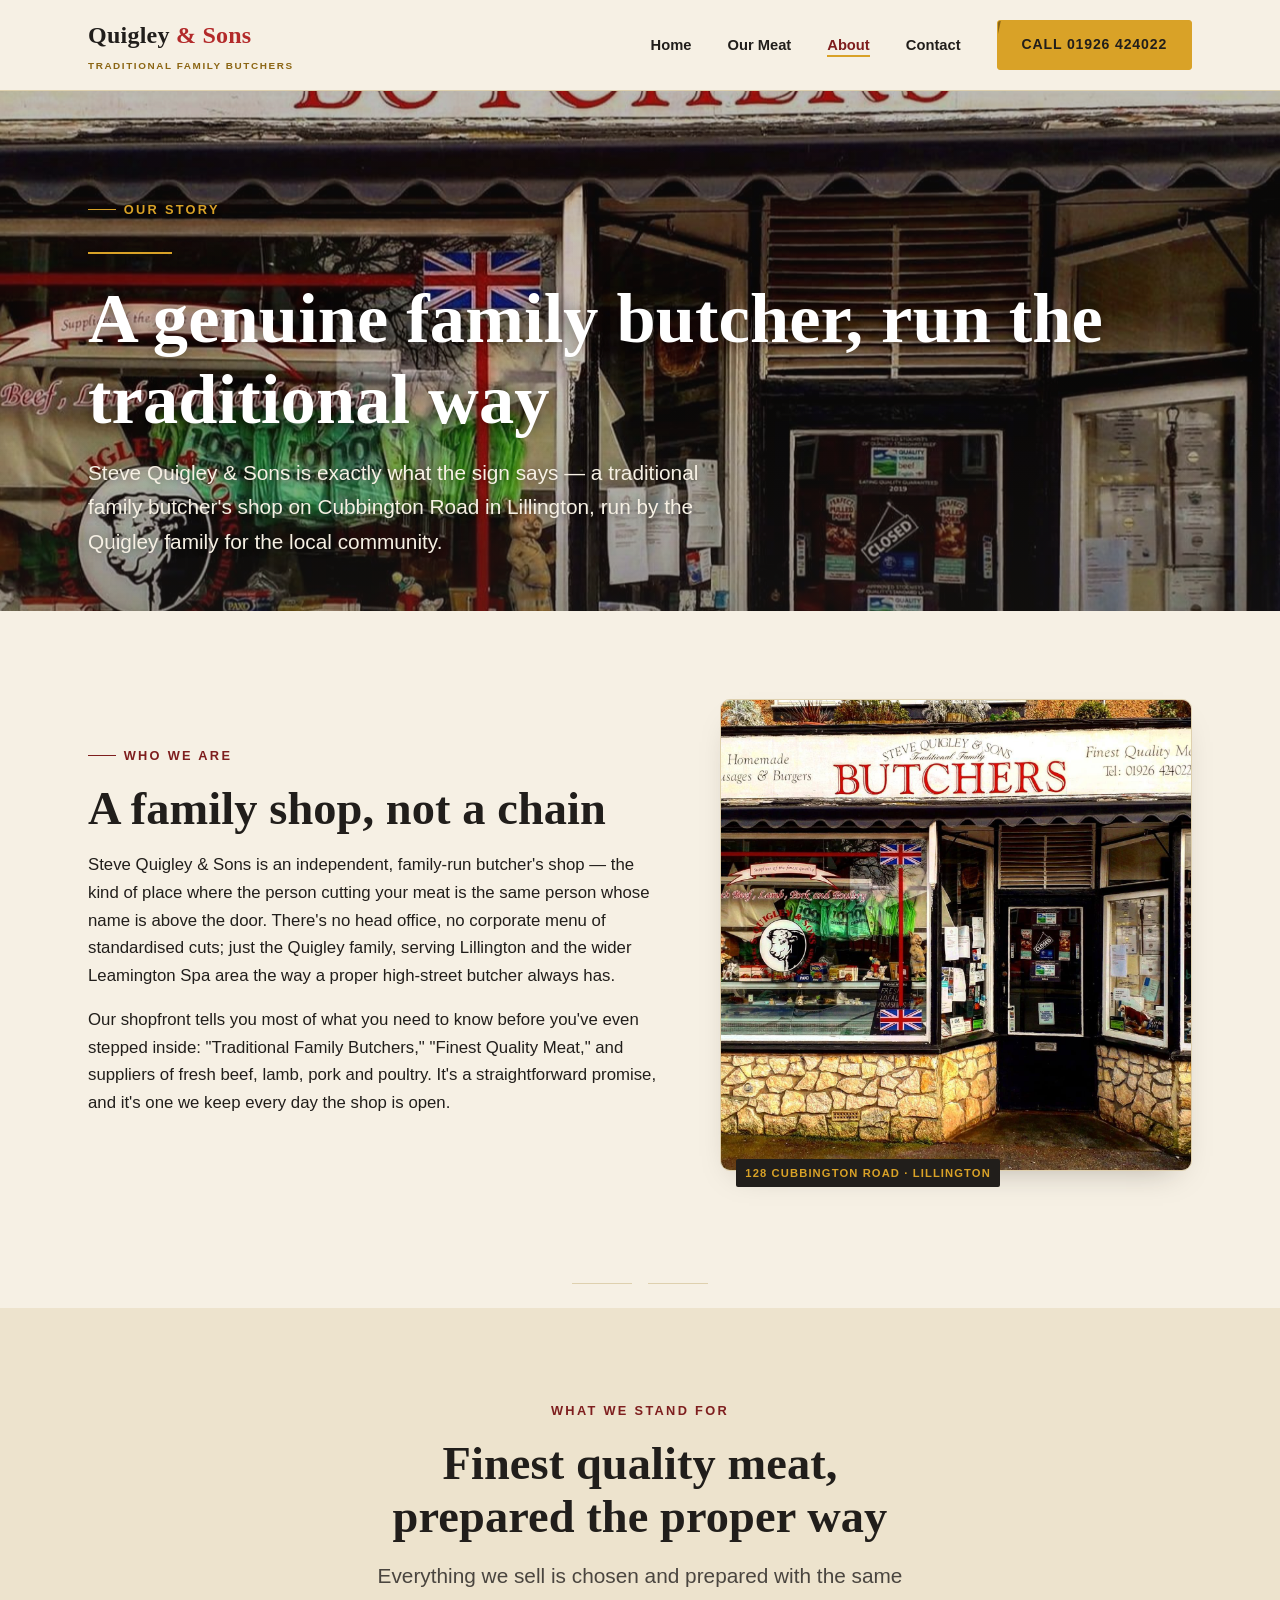
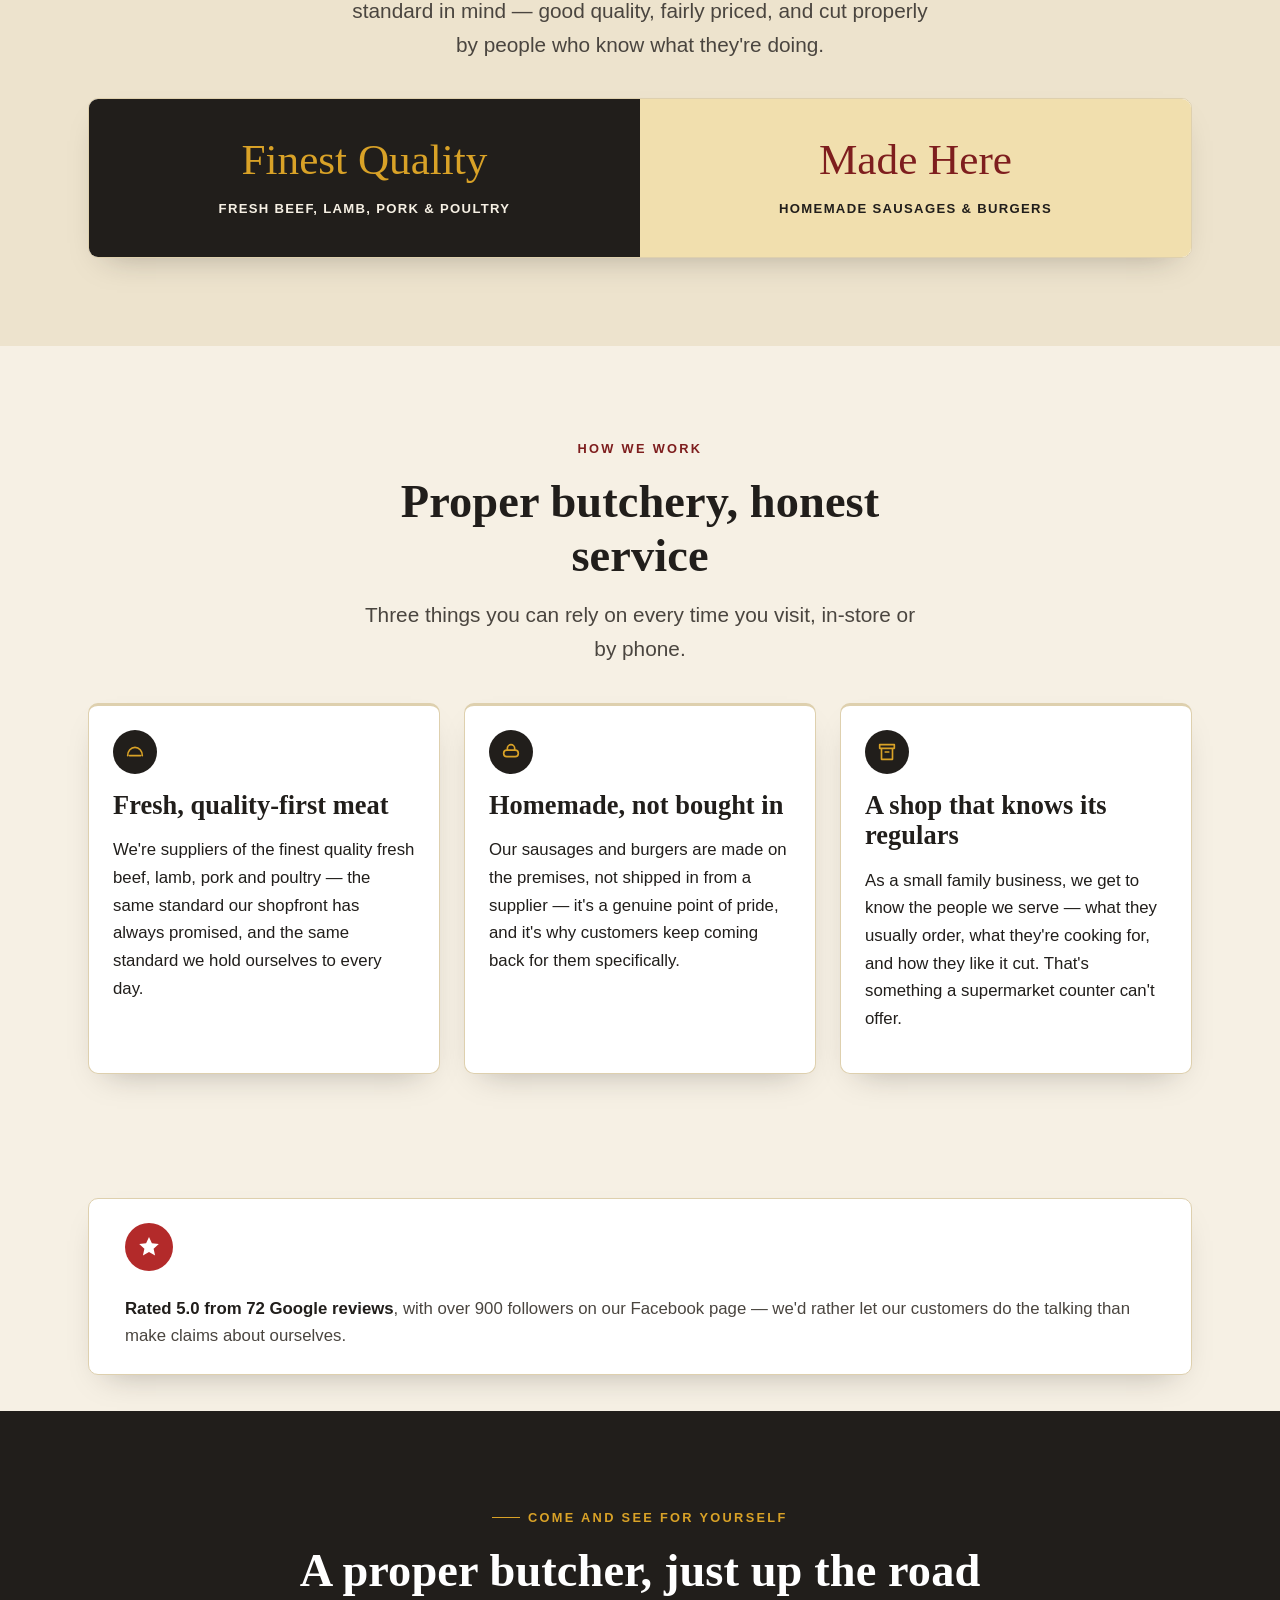
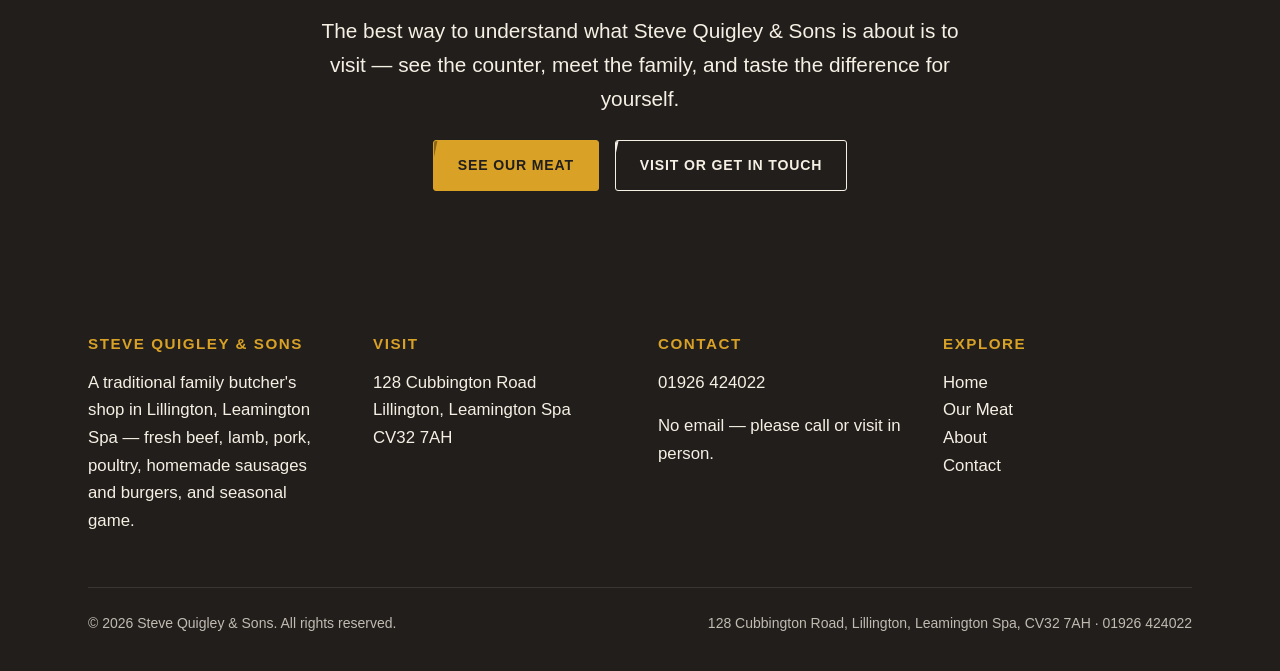
==== about.html @ 2c29aad6 "Build Steve Quigley & Sons redesign concept site Free unsolicited demo redesign for a traditional fa" ====
<!DOCTYPE html>
<html lang="en-GB" class="no-js">
<head>
<meta charset="UTF-8">
<meta name="viewport" content="width=device-width, initial-scale=1.0">
<title>About Us | Steve Quigley &amp; Sons, Traditional Family Butchers</title>
<meta name="description" content="Steve Quigley &amp; Sons is a genuine family-run traditional butcher's shop in Lillington, Leamington Spa — finest quality meat, homemade sausages and burgers, and honest service, rated 5.0 from 72 Google reviews.">
<link rel="icon" href="assets/img/favicon.svg" type="image/svg+xml">
<link rel="stylesheet" href="assets/css/tokens.css">
<link rel="stylesheet" href="assets/css/main.css">
<style>
  /* ==========================================================================
     About page — page-specific styles
     Reuses shared tokens/components (cards, ornament, label-tag, reveal
     system). Only layout scaffolding for this page's sections lives here.
     ========================================================================== */

  /* ---- Intro / small hero (photo-settle treatment, smaller scale than home) ---- */
  .story-hero {
    position: relative;
    overflow: hidden;
    min-height: clamp(320px, 46vw, 520px);
    display: flex;
    align-items: flex-end;
    background: var(--color-charcoal);
  }
  .story-hero__image {
    position: absolute;
    inset: 0;
    width: 100%;
    height: 100%;
    object-fit: cover;
    object-position: center 30%;
    transform: scale(1.05);
    filter: saturate(0.96);
    will-change: transform;
  }
  .story-hero__overlay {
    position: absolute;
    inset: 0;
    background: linear-gradient(180deg, rgba(33, 30, 27, 0.55) 0%, rgba(33, 30, 27, 0.4) 50%, rgba(33, 30, 27, 0.88) 100%);
    opacity: 0.72;
  }
  /* Photo-settle: same restrained "shop opens" language as the home hero,
     scaled down for a secondary page. Gated by JS via [data-hero-patina]. */
  .story-hero__image.is-active {
    animation: story-hero-settle 5s var(--ease-out) forwards;
  }
  .story-hero.is-active .story-hero__overlay {
    animation: story-hero-overlay-settle 5s var(--ease-out) forwards;
  }
  @keyframes story-hero-settle {
    from { transform: scale(1.05); filter: saturate(0.96); }
    to   { transform: scale(1); filter: saturate(1); }
  }
  @keyframes story-hero-overlay-settle {
    from { opacity: 0.72; }
    to   { opacity: 0.55; }
  }
  /* Static / reduced-motion fallback: resting state applied instantly, no animation */
  .story-hero__image.is-static { transform: scale(1); filter: saturate(1); animation: none; }
  .story-hero.is-static .story-hero__overlay,
  .story-hero .story-hero__overlay.is-static { opacity: 0.55; animation: none; }
  @media (prefers-reduced-motion: reduce) {
    .story-hero__image { transform: scale(1); filter: saturate(1); animation: none !important; }
    .story-hero__overlay { opacity: 0.55; animation: none !important; }
  }
  .story-hero__content {
    position: relative;
    z-index: 1;
    padding-block: var(--space-5) var(--space-4);
    color: var(--color-cream);
    width: 100%;
  }
  .story-hero__content .eyebrow { color: var(--color-mustard); text-shadow: 0 1px 6px rgba(0,0,0,0.6); }
  .story-hero__content h1 { color: var(--color-white); text-shadow: 0 2px 16px rgba(0,0,0,0.5); }
  .story-hero__rule {
    height: 2px;
    width: 84px;
    background: var(--color-mustard);
    margin: var(--space-2) 0 var(--space-3);
    transform: scaleX(0);
    transform-origin: left;
    transition: transform var(--dur-slow) var(--ease-brass);
    transition-delay: 400ms;
  }
  .story-hero.is-active .story-hero__rule,
  .story-hero__rule.is-static { transform: scaleX(1); }
  @media (prefers-reduced-motion: reduce) {
    .story-hero__rule { transform: scaleX(1); transition: none; }
  }
  .story-hero__lead {
    color: var(--color-cream);
    max-width: 56ch;
    text-shadow: 0 1px 8px rgba(0,0,0,0.45);
  }

  /* On narrow viewports the shorter, taller-aspect crop lands the photo's own
     bold "BUTCHERS" signage lettering directly behind the eyebrow/heading —
     the desktop scrim strength is too weak there (per the QA rule: scrim +
     text-shadow together, not scrim alone; verified against the real photo
     pixel behind the eyebrow, which is the shop's own pale cream signage
     background — text-shadow alone does not fix this per WCAG math).
     !important guards this override regardless of any future source-order
     changes above, since both rules share identical specificity. */
  @media (max-width: 639px) {
    .story-hero__overlay { background: linear-gradient(180deg, rgba(33, 30, 27, 0.86) 0%, rgba(33, 30, 27, 0.8) 45%, rgba(33, 30, 27, 0.94) 100%) !important; }
    .story-hero .story-hero__overlay { opacity: 0.92 !important; animation: none !important; }
    .story-hero__content .eyebrow {
      background: rgba(33, 30, 27, 0.75) !important;
      color: var(--color-white) !important;
      padding: 0.3em 0.7em 0.3em 0 !important;
      border-radius: 2px !important;
    }
    .story-hero__content .eyebrow::before { background: var(--color-mustard) !important; }
  }

  /* ---- Two-up narrative layout (text + supporting photo) ---- */
  .story-split {
    display: grid;
    grid-template-columns: 1.1fr 0.9fr;
    gap: var(--space-5);
    align-items: center;
  }
  .story-split--reverse .story-split__media { order: 2; }
  .story-split__media img {
    width: 100%;
    height: auto;
    border-radius: var(--radius-md);
    box-shadow: var(--shadow-card);
    border: 1px solid var(--color-line);
  }
  .story-split__media {
    position: relative;
  }
  .story-split__media .label-tag {
    position: absolute;
    left: var(--space-2);
    bottom: calc(-1 * var(--space-2));
  }
  @media (max-width: 899px) {
    .story-split, .story-split--reverse .story-split__media { grid-template-columns: 1fr; order: initial; }
    .story-split { grid-template-columns: 1fr; }
  }

  /* ---- Half/half stat strip (finest quality + homemade) ---- */
  .split-stat {
    display: grid;
    grid-template-columns: repeat(2, 1fr);
    border: 1px solid var(--color-line);
    border-radius: var(--radius-md);
    overflow: hidden;
    background: var(--color-surface);
    box-shadow: var(--shadow-card);
  }
  .split-stat__half {
    padding: var(--space-4);
    text-align: center;
  }
  .split-stat__half:first-child {
    background: var(--color-charcoal);
    color: var(--color-cream);
  }
  .split-stat__half:last-child {
    background: var(--color-mustard-pale);
  }
  .split-stat__figure {
    display: block;
    font-family: var(--font-display);
    font-size: clamp(2rem, 3.4vw, 2.7rem);
    line-height: 1.15;
    margin-bottom: 0.2em;
  }
  .split-stat__half:first-child .split-stat__figure { color: var(--color-mustard); }
  .split-stat__half:last-child .split-stat__figure { color: var(--color-red-dark); }
  .split-stat__label {
    font-family: var(--font-sans);
    text-transform: uppercase;
    letter-spacing: 0.1em;
    font-size: 0.82rem;
    font-weight: 600;
  }
  @media (max-width: 639px) {
    .split-stat { grid-template-columns: 1fr; }
  }

  /* ---- Values grid ---- */
  .values-grid {
    display: grid;
    grid-template-columns: repeat(3, 1fr);
    gap: var(--space-3);
  }
  @media (max-width: 899px) {
    .values-grid { grid-template-columns: 1fr; }
  }
  .value-card__icon {
    width: 44px;
    height: 44px;
    border-radius: 50%;
    background: var(--color-charcoal);
    color: var(--color-mustard);
    display: flex;
    align-items: center;
    justify-content: center;
    margin-bottom: var(--space-2);
  }
  .value-card__icon svg { width: 22px; height: 22px; }

  /* ---- Social proof strip ---- */
  .proof-strip {
    display: flex;
    align-items: center;
    gap: var(--space-3);
    flex-wrap: wrap;
    background: var(--color-surface);
    border: 1px solid var(--color-line);
    border-radius: var(--radius-md);
    padding: var(--space-3) var(--space-4);
    box-shadow: var(--shadow-card);
  }
  .proof-strip__icon {
    flex-shrink: 0;
    width: 48px;
    height: 48px;
    border-radius: 50%;
    background: var(--color-red);
    color: var(--color-white);
    display: flex;
    align-items: center;
    justify-content: center;
  }
  .proof-strip__icon svg { width: 24px; height: 24px; }
  .proof-strip p { margin: 0; color: var(--color-text-soft); }
  .proof-strip strong { color: var(--color-charcoal); }

  /* ---- Final CTA band ---- */
  .cta-band {
    text-align: center;
  }
  .cta-band .btn-row {
    display: flex;
    gap: var(--space-2);
    justify-content: center;
    flex-wrap: wrap;
    margin-top: var(--space-3);
  }
</style>
</head>
<body>

<a class="skip-link" href="#main">Skip to main content</a>

<div class="scroll-progress" aria-hidden="true"><div class="scroll-progress__fill"></div></div>

<header class="site-header">
  <div class="container nav">
    <a class="nav__brand" href="index.html">
      <span>
        <span class="nav__brand-mark">Quigley<span> &amp; Sons</span></span>
        <span class="nav__brand-sub">Traditional Family Butchers</span>
      </span>
    </a>
    <button class="nav__toggle" aria-expanded="false" aria-controls="primary-nav" aria-label="Toggle menu">
      <span class="nav__toggle-icon"></span>
    </button>
    <ul class="nav__menu" id="primary-nav" data-open="false">
      <li><a href="index.html">Home</a></li>
      <li><a href="meat.html">Our Meat</a></li>
      <li><a href="about.html" aria-current="page">About</a></li>
      <li><a href="contact.html">Contact</a></li>
      <li><a class="btn btn--mustard" href="tel:01926424022">Call 01926 424022</a></li>
    </ul>
  </div>
</header>

<main id="main">

  <!-- ============ INTRO / STORY HERO ============ -->
  <section class="story-hero" data-hero-patina>
    <img
      class="story-hero__image"
      src="assets/img/facebook/fb-cover-shopfront-butchers-sign.jpg"
      alt="Close view of the Steve Quigley &amp; Sons shopfront signage reading Traditional Family Butchers, with the shop's own cow-head logo and Homemade Sausages &amp; Burgers lettering visible in the window"
      width="1440" height="1440">
    <div class="story-hero__overlay" aria-hidden="true"></div>
    <div class="story-hero__content container">
      <p class="eyebrow">Our Story</p>
      <div class="story-hero__rule" aria-hidden="true"></div>
      <h1 data-reveal="up" data-reveal-delay="1">A genuine family butcher, run the traditional way</h1>
      <p class="story-hero__lead lead" data-reveal="up" data-reveal-delay="2">
        Steve Quigley &amp; Sons is exactly what the sign says — a traditional family butcher's shop
        on Cubbington Road in Lillington, run by the Quigley family for the local community.
      </p>
    </div>
  </section>

  <!-- ============ WHO WE ARE ============ -->
  <section class="section">
    <div class="container">
      <div class="story-split" data-reveal="up">
        <div>
          <p class="eyebrow">Who We Are</p>
          <h2>A family shop, not a chain</h2>
          <p>
            Steve Quigley &amp; Sons is an independent, family-run butcher's shop — the kind of place
            where the person cutting your meat is the same person whose name is above the door.
            There's no head office, no corporate menu of standardised cuts; just the Quigley family,
            serving Lillington and the wider Leamington Spa area the way a proper high-street butcher
            always has.
          </p>
          <p>
            Our shopfront tells you most of what you need to know before you've even stepped inside:
            "Traditional Family Butchers," "Finest Quality Meat," and suppliers of fresh beef, lamb,
            pork and poultry. It's a straightforward promise, and it's one we keep every day the shop
            is open.
          </p>
        </div>
        <div class="story-split__media">
          <img
            src="assets/img/facebook/fb-cover-shopfront-butchers-sign.jpg"
            alt="The full Steve Quigley &amp; Sons shopfront on Cubbington Road, with red BUTCHERS signage lettering, a black-and-white awning, and window displays of fresh meat"
            width="1440" height="1440" loading="lazy">
          <span class="label-tag">128 Cubbington Road &middot; Lillington</span>
        </div>
      </div>
    </div>
  </section>

  <div class="container"><div class="ornament" aria-hidden="true"></div></div>

  <!-- ============ WHAT WE STAND FOR ============ -->
  <section class="section section--cream-deep">
    <div class="container">
      <div class="text-center" data-reveal="up" style="max-width: 62ch; margin-inline: auto;">
        <p class="eyebrow">What We Stand For</p>
        <h2>Finest quality meat, prepared the proper way</h2>
        <p class="lead" style="margin-inline: auto;">
          Everything we sell is chosen and prepared with the same standard in mind — good quality,
          fairly priced, and cut properly by people who know what they're doing.
        </p>
      </div>

      <div class="split-stat" data-reveal="up" data-reveal-delay="1" style="margin-top: var(--space-4);">
        <div class="split-stat__half">
          <span class="split-stat__figure">Finest Quality</span>
          <span class="split-stat__label">Fresh Beef, Lamb, Pork &amp; Poultry</span>
        </div>
        <div class="split-stat__half">
          <span class="split-stat__figure">Made Here</span>
          <span class="split-stat__label">Homemade Sausages &amp; Burgers</span>
        </div>
      </div>
    </div>
  </section>

  <!-- ============ VALUES: HOW WE WORK ============ -->
  <section class="section">
    <div class="container">
      <div class="text-center" data-reveal="up" style="max-width: 60ch; margin-inline: auto;">
        <p class="eyebrow">How We Work</p>
        <h2>Proper butchery, honest service</h2>
        <p class="lead" style="margin-inline: auto;">
          Three things you can rely on every time you visit, in-store or by phone.
        </p>
      </div>

      <div class="values-grid" style="margin-top: var(--space-4);">
        <div class="card" data-reveal="up" data-reveal-delay="1">
          <div class="value-card__icon" aria-hidden="true">
            <svg viewBox="0 0 24 24" fill="none" stroke="currentColor" stroke-width="1.8" stroke-linecap="round" stroke-linejoin="round"><path d="M4 16c0-5 3.5-9 8-9s8 4 8 9M6 16h12"/></svg>
          </div>
          <h3>Fresh, quality-first meat</h3>
          <p>
            We're suppliers of the finest quality fresh beef, lamb, pork and poultry — the same
            standard our shopfront has always promised, and the same standard we hold ourselves to
            every day.
          </p>
        </div>
        <div class="card" data-reveal="up" data-reveal-delay="2">
          <div class="value-card__icon" aria-hidden="true">
            <svg viewBox="0 0 24 24" fill="none" stroke="currentColor" stroke-width="1.8" stroke-linecap="round" stroke-linejoin="round"><rect x="4" y="10" width="16" height="7" rx="3.5"/><path d="M8 10V8a4 4 0 0 1 8 0v2"/></svg>
          </div>
          <h3>Homemade, not bought in</h3>
          <p>
            Our sausages and burgers are made on the premises, not shipped in from a supplier —
            it's a genuine point of pride, and it's why customers keep coming back for them
            specifically.
          </p>
        </div>
        <div class="card" data-reveal="up" data-reveal-delay="3">
          <div class="value-card__icon" aria-hidden="true">
            <svg viewBox="0 0 24 24" fill="none" stroke="currentColor" stroke-width="1.8" stroke-linecap="round" stroke-linejoin="round"><path d="M4 4h16v4H4zM6 8v12h12V8M10 12h4"/></svg>
          </div>
          <h3>A shop that knows its regulars</h3>
          <p>
            As a small family business, we get to know the people we serve — what they usually
            order, what they're cooking for, and how they like it cut. That's something a
            supermarket counter can't offer.
          </p>
        </div>
      </div>
    </div>
  </section>

  <!-- ============ SOCIAL PROOF ============ -->
  <section class="section section--tight">
    <div class="container">
      <div class="proof-strip" data-reveal="up">
        <div class="proof-strip__icon" aria-hidden="true">
          <svg viewBox="0 0 24 24" fill="currentColor"><path d="M12 2l2.9 6.3 6.9.7-5.2 4.7 1.5 6.8L12 17l-6.1 3.5 1.5-6.8L2.2 9l6.9-.7z"/></svg>
        </div>
        <p>
          <strong>Rated 5.0 from 72 Google reviews</strong>, with over 900 followers on our Facebook
          page — we'd rather let our customers do the talking than make claims about ourselves.
        </p>
      </div>
    </div>
  </section>

  <!-- ============ FINAL CTA ============ -->
  <section class="section section--deep">
    <div class="container cta-band" data-reveal="up">
      <p class="eyebrow" style="color: var(--color-mustard); justify-content: center;">Come And See For Yourself</p>
      <h2>A proper butcher, just up the road</h2>
      <p class="lead" style="margin-inline: auto; color: var(--color-cream);">
        The best way to understand what Steve Quigley &amp; Sons is about is to visit — see the
        counter, meet the family, and taste the difference for yourself.
      </p>
      <div class="btn-row">
        <a class="btn btn--mustard" href="meat.html">See our meat</a>
        <a class="btn btn--on-dark" href="contact.html">Visit or get in touch</a>
      </div>
    </div>
  </section>

</main>

<footer class="site-footer">
  <div class="container">
    <div class="footer-grid">
      <div>
        <h3>Steve Quigley &amp; Sons</h3>
        <p>A traditional family butcher's shop in Lillington, Leamington Spa — fresh beef, lamb, pork, poultry, homemade sausages and burgers, and seasonal game.</p>
      </div>
      <div>
        <h3>Visit</h3>
        <address style="font-style: normal;">
          128 Cubbington Road<br>
          Lillington, Leamington Spa<br>
          CV32 7AH
        </address>
      </div>
      <div>
        <h3>Contact</h3>
        <p><a href="tel:01926424022">01926 424022</a></p>
        <p>No email — please call or visit in person.</p>
      </div>
      <div>
        <h3>Explore</h3>
        <ul style="list-style: none; padding: 0; margin: 0;">
          <li><a href="index.html">Home</a></li>
          <li><a href="meat.html">Our Meat</a></li>
          <li><a href="about.html">About</a></li>
          <li><a href="contact.html">Contact</a></li>
        </ul>
      </div>
    </div>
    <div class="footer-bottom">
      <span>&copy; 2026 Steve Quigley &amp; Sons. All rights reserved.</span>
      <span>128 Cubbington Road, Lillington, Leamington Spa, CV32 7AH &middot; 01926 424022</span>
    </div>
  </div>
</footer>

<script src="assets/js/main.js"></script>
</body>
</html>
---- assets/css/tokens.css ----
/* ==========================================================================
   Design tokens — Steve Quigley & Sons, Traditional Family Butchers
   Palette: traditional British high-street butcher — cream awning, red
   signage lettering, chalkboard authenticity. Drawn directly from the shop's
   own real shopfront photo (cream fascia, "BUTCHERS" in red serif lettering,
   black awning/door) and its own chalkboard price boards (mustard-yellow
   chalk lettering) rather than a generic template palette.
   ========================================================================== */

:root {
  /* ---- Colors: core ---- */
  --color-cream: #F6F0E4;         /* page background — from the awning cream */
  --color-cream-deep: #EDE3CD;    /* secondary panel background */
  --color-red: #B32A2A;           /* primary — from the real "BUTCHERS" signage lettering */
  --color-red-dark: #7E1E1E;      /* hover/active state, WCAG AA on cream */
  --color-red-deep: #5C1616;      /* darkest red, for small text needing extra contrast */
  --color-charcoal: #211E1B;      /* dark sections — from the awning/door black */
  --color-charcoal-soft: #4A453F; /* secondary text */
  --color-mustard: #D9A227;       /* accent — chalkboard yellow chalk lettering. Bright/golden, not brass. */
  --color-mustard-deep: #8C6614;  /* darker mustard for small text on cream — WCAG AA */
  --color-mustard-pale: #F1DFAE;  /* pale mustard tint for chips/backgrounds — not for text */
  --color-white: #FFFFFF;
  --color-line: #DED0AE;          /* hairline borders, warm-toned */

  /* Semantic aliases */
  --color-bg: var(--color-cream);
  --color-surface: var(--color-white);
  --color-text: var(--color-charcoal);
  --color-text-soft: var(--color-charcoal-soft);
  --color-primary: var(--color-red);
  --color-accent: var(--color-mustard);
  --color-accent-2: var(--color-red-dark);

  /* ---- Typography ----
     No CDN/webfont dependency (GitHub Pages, no build step): these are
     system-font stacks chosen to read as confident butcher-shop signage
     lettering even on the fallback alone — a slab/serif with real character
     for headings, paired with a clean, legible sans for body copy. */
  --font-display: Georgia, "Iowan Old Style", "Times New Roman", "Noto Serif", serif;
  --font-body: -apple-system, BlinkMacSystemFont, "Segoe UI", "Helvetica Neue", Arial, sans-serif;
  --font-sans: -apple-system, BlinkMacSystemFont, "Segoe UI", "Helvetica Neue", Arial, sans-serif;

  --fs-h1: clamp(2.4rem, 4.4vw + 1rem, 4.4rem);
  --fs-h2: clamp(1.9rem, 2.6vw + 1rem, 2.9rem);
  --fs-h3: clamp(1.3rem, 1.2vw + 1rem, 1.65rem);
  --fs-lead: clamp(1.1rem, 0.7vw + 0.9rem, 1.3rem);
  --fs-body: 1.05rem;
  --fs-small: 0.875rem;
  --fs-eyebrow: 0.8rem;

  --lh-tight: 1.15;
  --lh-body: 1.65;

  /* ---- Spacing scale ---- */
  --space-1: 0.5rem;
  --space-2: 1rem;
  --space-3: 1.5rem;
  --space-4: 2.25rem;
  --space-5: 3.5rem;
  --space-6: 5.5rem;
  --space-7: 8rem;

  /* ---- Layout ---- */
  --container-width: 1200px;
  --container-pad: clamp(1.25rem, 4vw, 3rem);
  --radius-sm: 4px;
  --radius-md: 10px;
  --radius-lg: 22px;

  /* ---- Shadows (warm-toned, not cool grey) ---- */
  --shadow-card: 0 14px 32px -18px rgba(33, 30, 27, 0.35);
  --shadow-card-hover: 0 22px 44px -16px rgba(33, 30, 27, 0.42);
  --shadow-soft: 0 8px 20px -12px rgba(33, 30, 27, 0.25);

  /* ---- Motion ---- */
  --ease-out: cubic-bezier(0.22, 1, 0.36, 1);
  --ease-brass: cubic-bezier(0.16, 0.84, 0.44, 1);
  --dur-fast: 220ms;
  --dur-med: 550ms;
  --dur-slow: 1100ms;

  /* Breakpoints (reference only, used in comments): 640 / 900 / 1200 */
}
---- assets/css/main.css ----
/* ==========================================================================
   Steve Quigley & Sons — shared stylesheet
   Reset, layout, nav, footer, buttons, cards, reveal-on-scroll system.
   Page-specific styles live inline in each page's <style> block.
   ========================================================================== */

/* ---- Reset ---- */
*, *::before, *::after { box-sizing: border-box; }
html { scroll-behavior: smooth; }
@media (prefers-reduced-motion: reduce) {
  html { scroll-behavior: auto; }
  *, *::before, *::after {
    animation-duration: 0.001ms !important;
    animation-iteration-count: 1 !important;
    transition-duration: 0.001ms !important;
    scroll-behavior: auto !important;
  }
}
body {
  margin: 0;
  background: var(--color-bg);
  color: var(--color-text);
  font-family: var(--font-body);
  font-size: var(--fs-body);
  line-height: var(--lh-body);
  -webkit-font-smoothing: antialiased;
}
img, svg { max-width: 100%; display: block; }
h1, h2, h3, h4 {
  font-family: var(--font-display);
  line-height: var(--lh-tight);
  letter-spacing: 0.002em;
  margin: 0 0 var(--space-2);
  color: var(--color-charcoal);
  font-weight: 700;
}
h1 { font-size: var(--fs-h1); }
h2 { font-size: var(--fs-h2); }
h3 { font-size: var(--fs-h3); font-weight: 600; }
p { margin: 0 0 var(--space-2); }
a { color: inherit; }
ul, ol { padding-left: 1.2em; }
button { font-family: inherit; }

/* ---- Focus ---- */
:focus-visible {
  outline: 2px solid var(--color-red);
  outline-offset: 3px;
  border-radius: 4px;
}

/* ---- Skip link ---- */
.skip-link {
  position: absolute;
  left: -9999px;
  top: 0;
  background: var(--color-red);
  color: var(--color-white);
  padding: var(--space-1) var(--space-2);
  z-index: 200;
  border-radius: 0 0 var(--radius-sm) 0;
  font-weight: 600;
  font-family: var(--font-sans);
}
.skip-link:focus { left: 0; }

/* ---- Layout helpers ---- */
.container {
  max-width: var(--container-width);
  margin-inline: auto;
  padding-inline: var(--container-pad);
}
.section { padding-block: var(--space-6); }
.section--tight { padding-block: var(--space-4); }
.section--deep {
  background: var(--color-charcoal);
  color: var(--color-cream);
}
.section--deep h2, .section--deep h3 { color: var(--color-white); }
.section--deep .lead { color: var(--color-cream); }
.section--deep .eyebrow { color: var(--color-mustard); }
.section--cream-deep { background: var(--color-cream-deep); }
.lead {
  font-size: var(--fs-lead);
  color: var(--color-text-soft);
  max-width: 58ch;
  font-family: var(--font-sans);
}
.eyebrow {
  display: inline-flex;
  align-items: center;
  gap: 0.6em;
  font-family: var(--font-sans);
  text-transform: uppercase;
  letter-spacing: 0.18em;
  color: var(--color-red-dark);
  font-size: var(--fs-eyebrow);
  font-weight: 700;
  margin-bottom: var(--space-2);
}
.eyebrow::before {
  content: "";
  width: 28px;
  height: 1px;
  background: currentColor;
  display: inline-block;
}
.eyebrow--on-dark { color: var(--color-mustard); }
.text-center { text-align: center; }
.text-center .eyebrow::before { display: none; }
.visually-hidden {
  position: absolute; width: 1px; height: 1px; overflow: hidden;
  clip: rect(0 0 0 0); white-space: nowrap;
}

/* ---- Scroll progress line (desktop cohesion device) ---- */
.scroll-progress {
  position: fixed;
  left: 0;
  top: 0;
  width: 3px;
  height: 100vh;
  z-index: 90;
  pointer-events: none;
  display: none;
}
.scroll-progress__fill {
  width: 100%;
  height: var(--progress, 0%);
  background: var(--color-mustard);
  transition: height 80ms linear;
}
@media (min-width: 900px) {
  .scroll-progress { display: block; }
}

/* ---- Header / Nav ---- */
.site-header {
  position: sticky;
  top: 0;
  z-index: 100;
  background: var(--color-cream);
  border-bottom: 1px solid var(--color-line);
}
.nav {
  display: flex;
  align-items: center;
  justify-content: space-between;
  padding-block: var(--space-2);
  gap: var(--space-3);
}
.nav__brand {
  display: inline-flex;
  align-items: center;
  gap: 0.65em;
  text-decoration: none;
  white-space: nowrap;
}
.nav__brand-mark {
  font-family: var(--font-display);
  font-weight: 700;
  font-size: 1.5rem;
  letter-spacing: 0.01em;
  color: var(--color-charcoal);
}
.nav__brand-mark span { color: var(--color-red); }
.nav__brand-sub {
  display: block;
  font-family: var(--font-sans);
  font-size: 0.62rem;
  text-transform: uppercase;
  letter-spacing: 0.16em;
  color: var(--color-mustard-deep);
  font-weight: 700;
  margin-top: 2px;
}
.nav__toggle {
  display: none;
  background: none;
  border: 2px solid var(--color-charcoal);
  border-radius: var(--radius-sm);
  width: 44px;
  height: 44px;
  align-items: center;
  justify-content: center;
  cursor: pointer;
}
.nav__toggle-icon,
.nav__toggle-icon::before,
.nav__toggle-icon::after {
  display: block;
  width: 20px;
  height: 2px;
  background: var(--color-charcoal);
  position: relative;
  transition: transform var(--dur-fast) var(--ease-out), opacity var(--dur-fast);
}
.nav__toggle-icon::before { content: ""; position: absolute; top: -6px; }
.nav__toggle-icon::after { content: ""; position: absolute; top: 6px; }
.nav__toggle[aria-expanded="true"] .nav__toggle-icon { background: transparent; }
.nav__toggle[aria-expanded="true"] .nav__toggle-icon::before { transform: translateY(6px) rotate(45deg); }
.nav__toggle[aria-expanded="true"] .nav__toggle-icon::after { transform: translateY(-6px) rotate(-45deg); }

.nav__menu {
  display: flex;
  align-items: center;
  gap: var(--space-4);
  list-style: none;
  margin: 0;
  padding: 0;
  font-family: var(--font-sans);
}
.nav__menu a:not(.btn) {
  text-decoration: none;
  font-weight: 600;
  font-size: 0.92rem;
  color: var(--color-charcoal);
  position: relative;
  padding-bottom: 4px;
}
.nav__menu a:not(.btn)::after {
  content: "";
  position: absolute;
  left: 0; bottom: 0;
  width: 0;
  height: 2px;
  background: var(--color-mustard);
  transition: width var(--dur-fast) var(--ease-out);
}
.nav__menu a:not(.btn):hover::after,
.nav__menu a[aria-current="page"]::after { width: 100%; }
.nav__menu a[aria-current="page"] { color: var(--color-red-dark); }

@media (max-width: 899px) {
  .nav__toggle { display: inline-flex; }
  .nav__menu {
    position: fixed;
    inset: 68px 0 0 0;
    background: var(--color-cream);
    flex-direction: column;
    align-items: flex-start;
    padding: var(--space-4) var(--container-pad);
    gap: var(--space-3);
    transform: translateX(100%);
    transition: transform var(--dur-med) var(--ease-out);
    overflow-y: auto;
  }
  .nav__menu[data-open="true"] { transform: translateX(0); }
}

/* ---- Buttons ---- */
.btn {
  display: inline-flex;
  align-items: center;
  gap: 0.5em;
  text-decoration: none;
  font-weight: 600;
  font-family: var(--font-sans);
  text-transform: uppercase;
  letter-spacing: 0.06em;
  font-size: 0.88rem;
  padding: 0.9em 1.7em;
  border-radius: 3px;
  border: 1.5px solid transparent;
  cursor: pointer;
  position: relative;
  overflow: hidden;
  isolation: isolate;
  min-height: 44px;
}
.btn::before {
  content: "";
  position: absolute;
  inset: 0;
  z-index: -1;
  transform: translateX(-101%) skewX(-12deg);
  transition: transform var(--dur-med) var(--ease-out);
}
.btn:hover::before,
.btn:focus-visible::before { transform: translateX(0) skewX(-12deg); }

.btn--primary {
  background: var(--color-red);
  color: var(--color-white);
  border-color: var(--color-red);
}
.btn--primary::before { background: var(--color-red-dark); }

.btn--mustard {
  background: var(--color-mustard);
  color: var(--color-charcoal);
  border-color: var(--color-mustard);
}
.btn--mustard::before { background: var(--color-mustard-deep); }
.btn--mustard:hover, .btn--mustard:focus-visible { color: var(--color-white); }

.btn--ghost {
  background: transparent;
  border-color: currentColor;
  color: var(--color-charcoal);
}
.btn--ghost::before { background: var(--color-charcoal); }
.btn--ghost:hover, .btn--ghost:focus-visible { color: var(--color-cream); }

.btn--on-dark { color: var(--color-cream); border-color: var(--color-cream); }
.btn--on-dark::before { background: var(--color-cream); }
.btn--on-dark:hover, .btn--on-dark:focus-visible { color: var(--color-charcoal); }

/* ---- Cards ---- */
.card {
  background: var(--color-surface);
  border: 1px solid var(--color-line);
  border-top: 3px solid var(--color-line);
  border-radius: var(--radius-md);
  padding: var(--space-3);
  box-shadow: var(--shadow-card);
  transition: transform var(--dur-fast) var(--ease-out),
              box-shadow var(--dur-fast) var(--ease-out),
              border-color var(--dur-fast) var(--ease-out);
}
.card:hover {
  transform: translateY(-4px);
  box-shadow: var(--shadow-card-hover);
  border-top-color: var(--color-mustard);
}

/* ---- Chips / signage-style tags ---- */
.chip {
  display: inline-block;
  background: var(--color-mustard-pale);
  color: var(--color-charcoal);
  border-radius: 999px;
  padding: 0.35em 0.95em;
  font-size: var(--fs-small);
  font-family: var(--font-sans);
  font-weight: 600;
  margin: 0 0.4em 0.4em 0;
  border: 1px solid var(--color-line);
}
.chip--dark {
  background: var(--color-charcoal);
  color: var(--color-mustard);
  border-color: var(--color-charcoal);
}

/* ---- Provenance-style label (small tag on images/cards) ---- */
.label-tag {
  display: inline-flex;
  align-items: center;
  gap: 0.5em;
  font-family: var(--font-sans);
  text-transform: uppercase;
  letter-spacing: 0.1em;
  font-size: 0.7rem;
  font-weight: 700;
  color: var(--color-mustard);
  background: var(--color-charcoal);
  padding: 0.4em 0.8em;
  border-radius: 2px;
}

/* ---- Badges (trust bar) ---- */
.badge-row {
  display: flex;
  flex-wrap: wrap;
  gap: var(--space-3);
  align-items: center;
  justify-content: center;
}
.badge {
  font-family: var(--font-sans);
  text-transform: uppercase;
  letter-spacing: 0.08em;
  font-size: 0.85rem;
  font-weight: 600;
  color: var(--color-text-soft);
}

/* ---- Tables (generic data display) ---- */
.price-table {
  width: 100%;
  border-collapse: collapse;
  margin-block: var(--space-2) var(--space-4);
  font-family: var(--font-sans);
}
.price-table th, .price-table td {
  text-align: left;
  padding: 0.8em 1em;
  border-bottom: 1px solid var(--color-line);
}
.price-table th {
  font-family: var(--font-sans);
  text-transform: uppercase;
  letter-spacing: 0.06em;
  color: var(--color-charcoal);
  font-size: 0.82rem;
}
.price-table td:last-child, .price-table th:last-child {
  text-align: right;
  font-family: var(--font-display);
  font-size: 1.2rem;
  color: var(--color-red-dark);
}

/* ---- Accordion (FAQ-style) ---- */
.accordion { border-top: 1px solid var(--color-line); }
.accordion__item { border-bottom: 1px solid var(--color-line); }
.accordion__item summary {
  cursor: pointer;
  list-style: none;
  padding: var(--space-2) 0;
  font-family: var(--font-display);
  font-size: 1.2rem;
  color: var(--color-charcoal);
  display: flex;
  align-items: center;
  justify-content: space-between;
  gap: var(--space-2);
}
.accordion__item summary::-webkit-details-marker { display: none; }
.accordion__item summary::after {
  content: "+";
  font-size: 1.5rem;
  color: var(--color-mustard-deep);
  transition: transform var(--dur-fast) var(--ease-out);
  flex-shrink: 0;
}
.accordion__item[open] summary::after { transform: rotate(45deg); }
.accordion__item p { padding-bottom: var(--space-2); max-width: 65ch; }

/* ---- Reveal-on-scroll system ----
   Elements: <div data-reveal="up|fade|left|right|scale" data-reveal-delay="1..4">
   JS adds .is-visible when in view; reduced-motion users see final state immediately. */
[data-reveal] {
  opacity: 0;
  transition: opacity var(--dur-slow) var(--ease-out), transform var(--dur-slow) var(--ease-out);
  transition-delay: calc(var(--reveal-delay, 0) * 90ms);
}
[data-reveal="up"] { transform: translateY(28px); }
[data-reveal="left"] { transform: translateX(-32px); }
[data-reveal="right"] { transform: translateX(32px); }
[data-reveal="scale"] { transform: scale(0.94); }
[data-reveal].is-visible {
  opacity: 1;
  transform: none;
}
@media (prefers-reduced-motion: reduce) {
  [data-reveal] { opacity: 1; transform: none; transition: none; }
}
.no-js [data-reveal] { opacity: 1; transform: none; }

/* ---- Footer ---- */
.site-footer {
  background: var(--color-charcoal);
  color: var(--color-cream);
  padding-block: var(--space-5) var(--space-4);
}
.site-footer h2, .site-footer h3 { color: var(--color-white); }
.site-footer a { text-decoration: none; }
.site-footer a:hover { color: var(--color-mustard); }
.footer-grid {
  display: grid;
  grid-template-columns: repeat(auto-fit, minmax(200px, 1fr));
  gap: var(--space-4);
  margin-bottom: var(--space-4);
  font-family: var(--font-sans);
}
.footer-grid h3 {
  font-family: var(--font-sans);
  font-size: 0.95rem;
  text-transform: uppercase;
  letter-spacing: 0.1em;
  color: var(--color-mustard);
  margin-bottom: var(--space-2);
}
.footer-social {
  display: flex;
  gap: var(--space-2);
  list-style: none;
  padding: 0;
  margin: var(--space-1) 0 0;
}
.footer-bottom {
  border-top: 1px solid rgba(246, 240, 228, 0.15);
  padding-top: var(--space-3);
  font-size: var(--fs-small);
  font-family: var(--font-sans);
  opacity: 0.75;
  display: flex;
  flex-wrap: wrap;
  justify-content: space-between;
  gap: var(--space-2);
}

/* ---- Generic grids ---- */
.grid {
  display: grid;
  gap: var(--space-3);
}
.grid--2 { grid-template-columns: repeat(2, 1fr); }
.grid--3 { grid-template-columns: repeat(3, 1fr); }
.grid--4 { grid-template-columns: repeat(4, 1fr); }
@media (max-width: 1199px) {
  .grid--4 { grid-template-columns: repeat(2, 1fr); }
}
@media (max-width: 639px) {
  .grid--2, .grid--3, .grid--4 { grid-template-columns: 1fr; }
  h1 { font-size: clamp(2.1rem, 9vw, 2.8rem); }
}

/* ---- Gallery figure (used on Our Meat page) ---- */
.gallery-item {
  position: relative;
  overflow: hidden;
  border-radius: var(--radius-md);
  background: var(--color-charcoal);
}
.gallery-item img {
  width: 100%;
  height: 100%;
  object-fit: cover;
  transition: transform var(--dur-med) var(--ease-out);
}
.gallery-item:hover img { transform: scale(1.06); }
.gallery-item__caption {
  position: absolute;
  inset: auto 0 0 0;
  padding: var(--space-2) var(--space-2) var(--space-1);
  background: linear-gradient(to top, rgba(33, 30, 27, 0.92), rgba(33, 30, 27, 0));
  color: var(--color-cream);
  font-family: var(--font-sans);
}
.gallery-item__caption .title { font-weight: 700; font-size: 0.95rem; display: block; }
.gallery-item__caption .price { color: var(--color-mustard); font-size: 0.85rem; }

/* ---- Divider ornament (butcher-shop flourish) ---- */
.ornament {
  display: flex;
  align-items: center;
  justify-content: center;
  gap: var(--space-2);
  color: var(--color-mustard-deep);
  margin-block: var(--space-3);
}
.ornament::before, .ornament::after {
  content: "";
  height: 1px;
  width: 60px;
  background: var(--color-line);
}

/* ---- Notice / honest-note block (e.g. "phone only", "hours may vary") ---- */
.notice {
  display: grid;
  grid-template-columns: auto 1fr;
  gap: var(--space-3);
  align-items: start;
  background: var(--color-cream-deep);
  border: 1px solid var(--color-line);
  border-left: 4px solid var(--color-red);
  border-radius: var(--radius-sm);
  padding: var(--space-3) var(--space-4);
}
@media (max-width: 639px) {
  .notice { grid-template-columns: 1fr; }
}
.notice__icon {
  width: 40px;
  height: 40px;
  flex-shrink: 0;
  color: var(--color-red-dark);
}
.notice h3 { margin-bottom: 0.3em; }
.notice p { font-family: var(--font-sans); font-size: 0.95rem; color: var(--color-text-soft); margin-bottom: 0; }
.notice p + p { margin-top: 0.6em; }
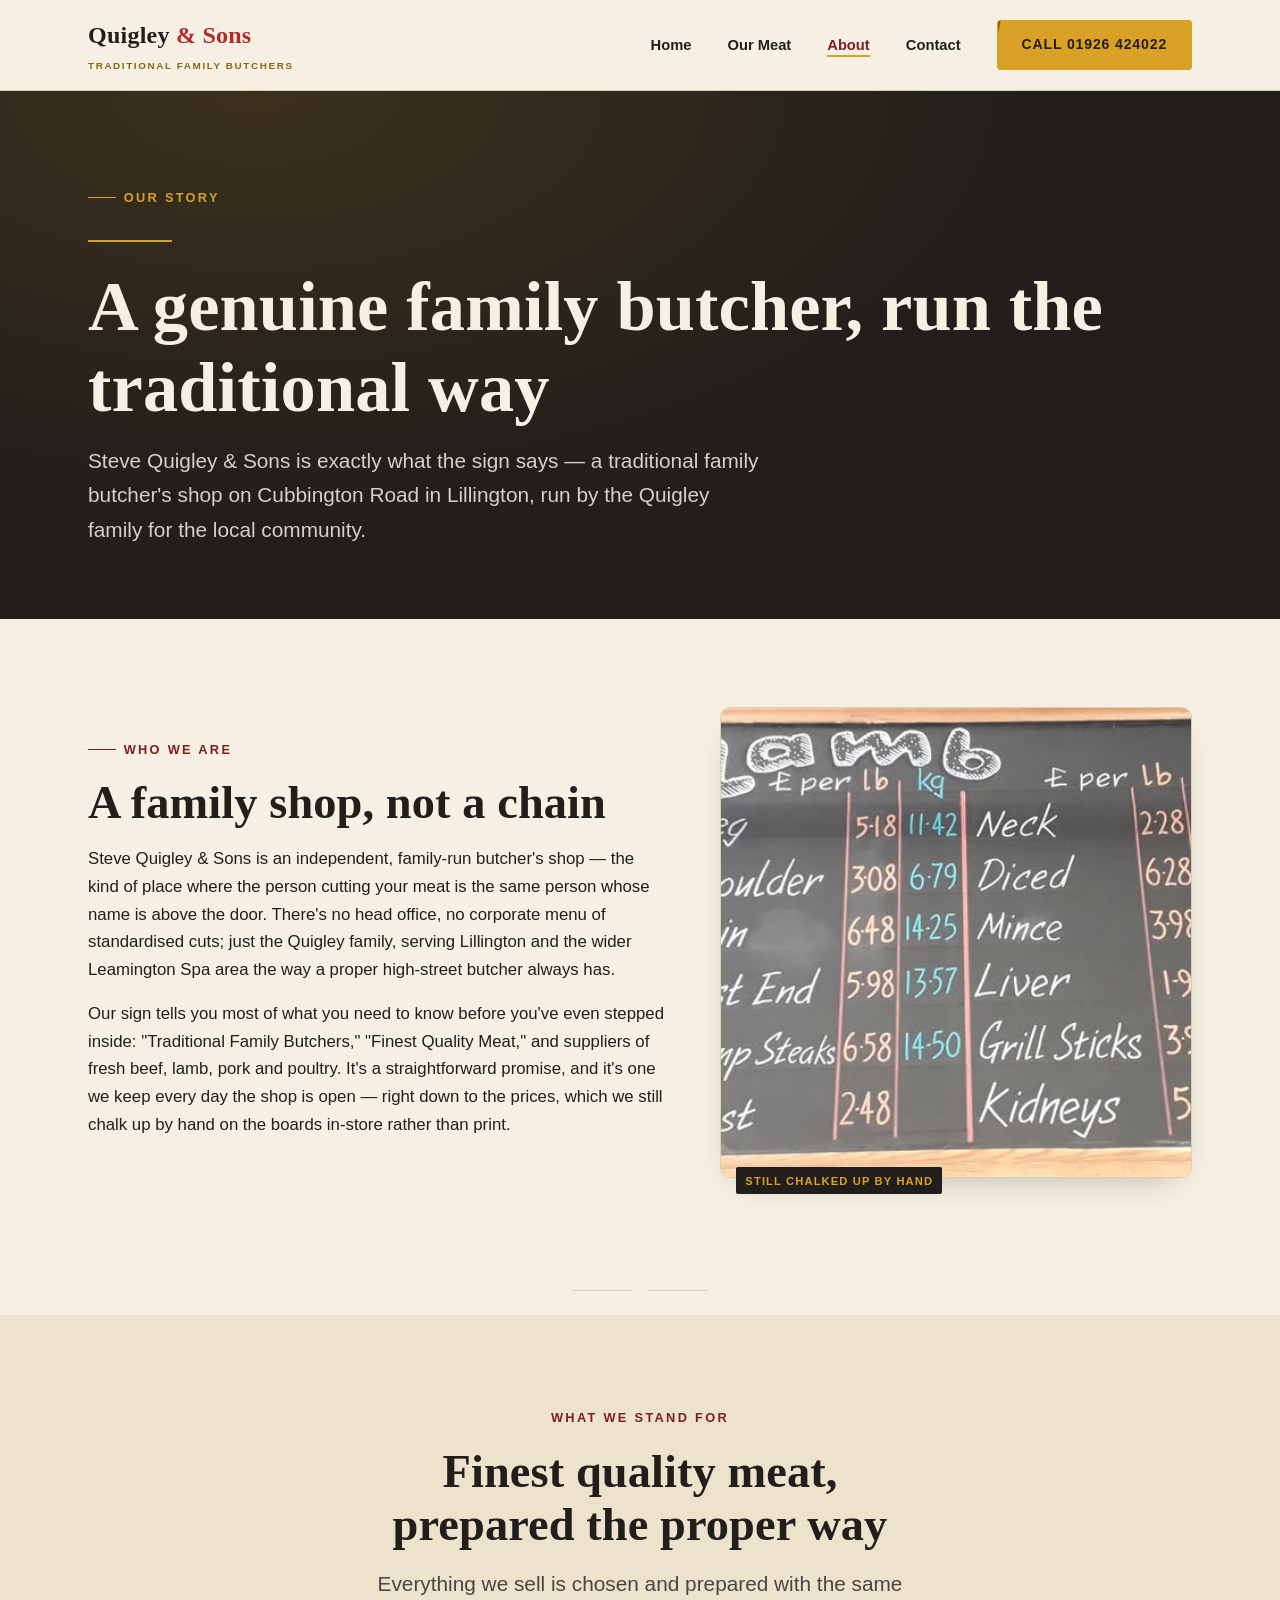
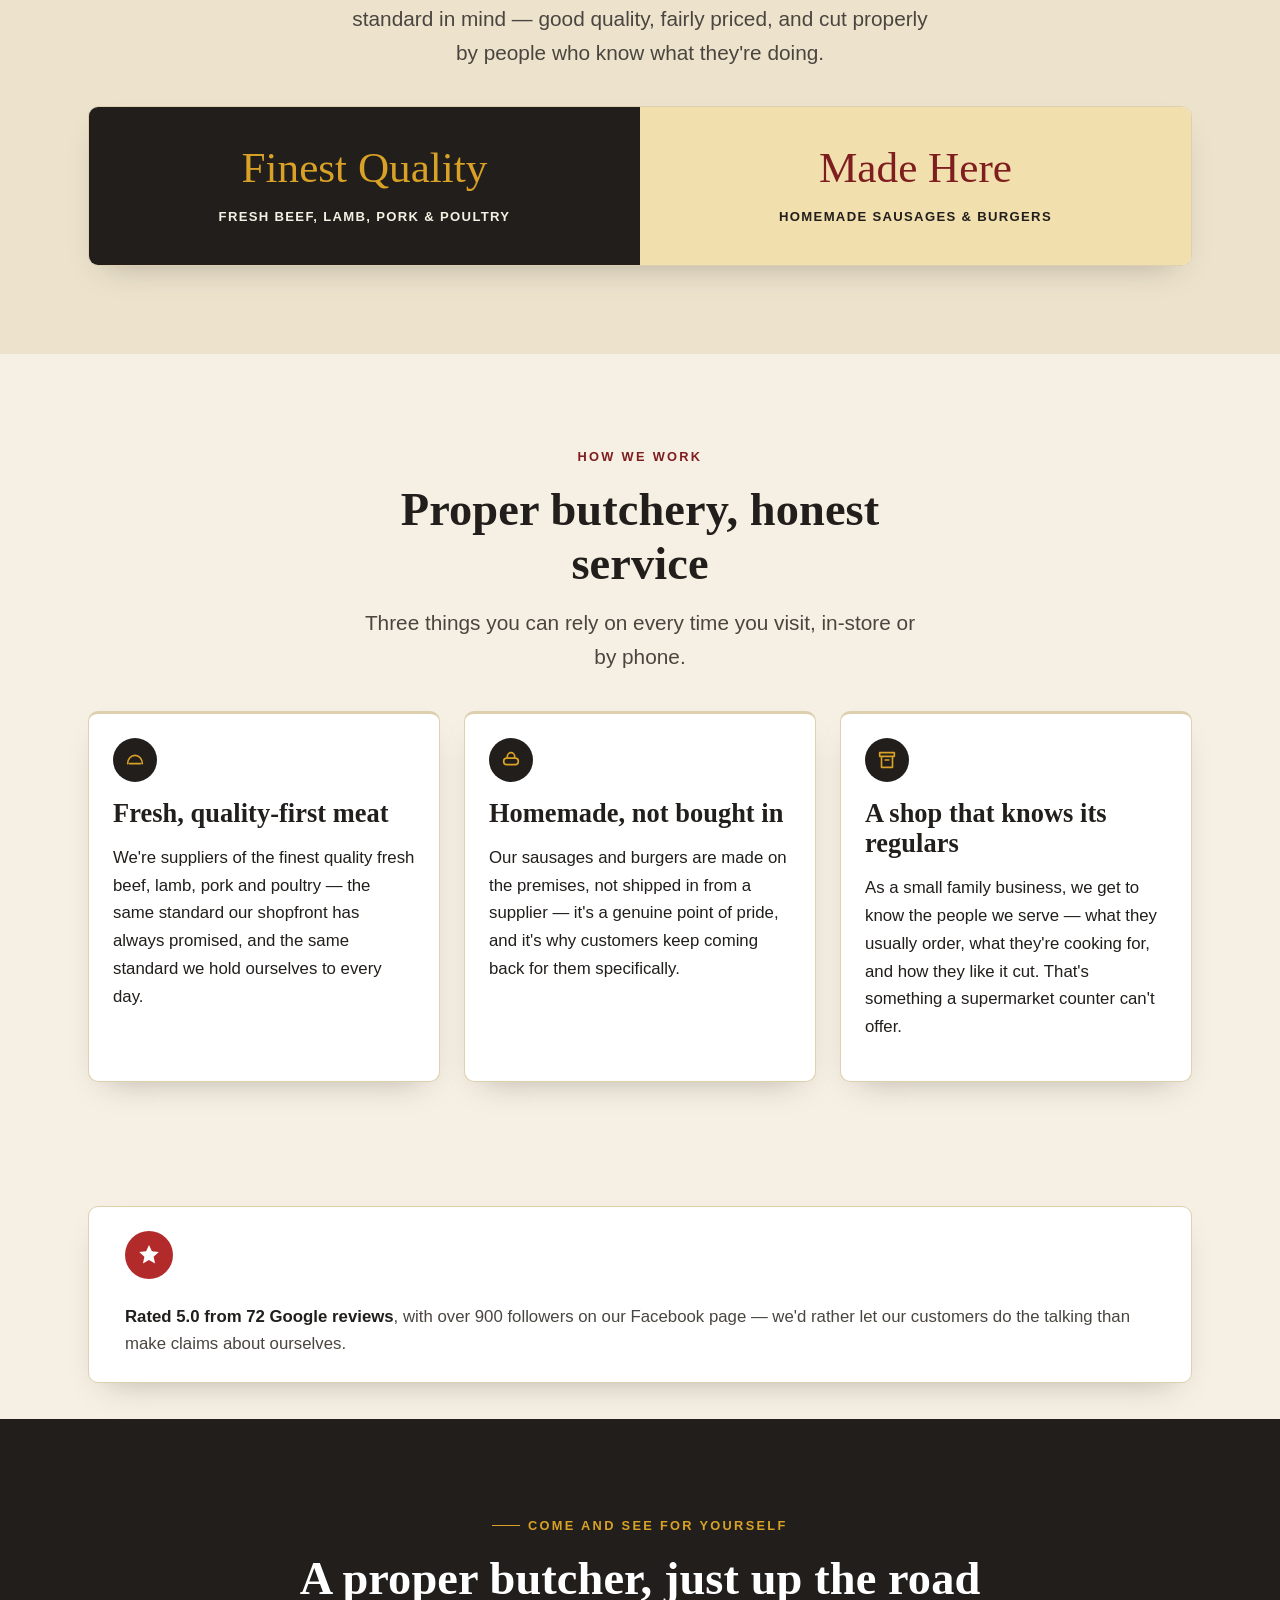
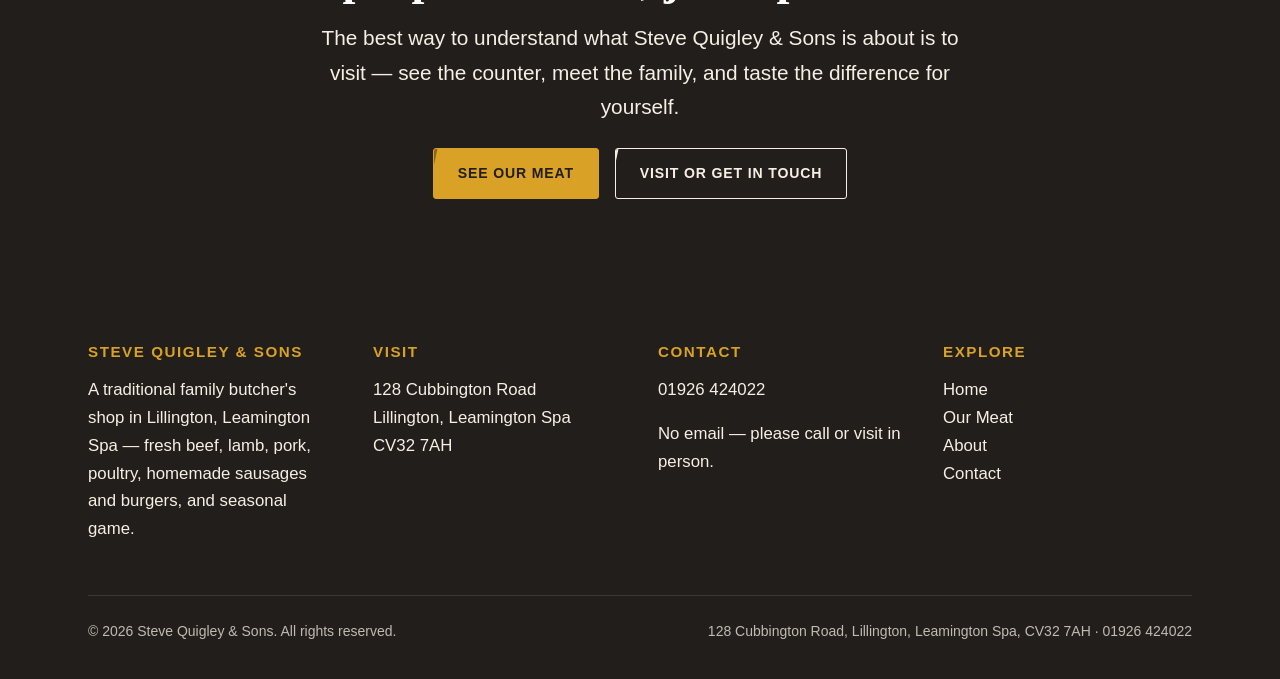
==== commit 250f7327: "Fix photo variety and chalkboard legibility per owner feedback - Shopfront hero photo (fb-cover-shop" ====
--- a/about.html
+++ b/about.html
@@ -15,104 +15,31 @@
      system). Only layout scaffolding for this page's sections lives here.
      ========================================================================== */
 
-  /* ---- Intro / small hero (photo-settle treatment, smaller scale than home) ---- */
-  .story-hero {
+  /* ---- Page header: clean charcoal gradient, no photo (matches meat.html's
+     .page-header treatment) — keeps the shopfront photo exclusive to the
+     home hero rather than repeating it as a banner on every page. ---- */
+  .page-header {
     position: relative;
+    padding-block: var(--space-6) var(--space-5);
     overflow: hidden;
-    min-height: clamp(320px, 46vw, 520px);
-    display: flex;
-    align-items: flex-end;
-    background: var(--color-charcoal);
-  }
-  .story-hero__image {
+  }
+  .page-header::before {
+    content: "";
     position: absolute;
     inset: 0;
-    width: 100%;
-    height: 100%;
-    object-fit: cover;
-    object-position: center 30%;
-    transform: scale(1.05);
-    filter: saturate(0.96);
-    will-change: transform;
-  }
-  .story-hero__overlay {
-    position: absolute;
-    inset: 0;
-    background: linear-gradient(180deg, rgba(33, 30, 27, 0.55) 0%, rgba(33, 30, 27, 0.4) 50%, rgba(33, 30, 27, 0.88) 100%);
-    opacity: 0.72;
-  }
-  /* Photo-settle: same restrained "shop opens" language as the home hero,
-     scaled down for a secondary page. Gated by JS via [data-hero-patina]. */
-  .story-hero__image.is-active {
-    animation: story-hero-settle 5s var(--ease-out) forwards;
-  }
-  .story-hero.is-active .story-hero__overlay {
-    animation: story-hero-overlay-settle 5s var(--ease-out) forwards;
-  }
-  @keyframes story-hero-settle {
-    from { transform: scale(1.05); filter: saturate(0.96); }
-    to   { transform: scale(1); filter: saturate(1); }
-  }
-  @keyframes story-hero-overlay-settle {
-    from { opacity: 0.72; }
-    to   { opacity: 0.55; }
-  }
-  /* Static / reduced-motion fallback: resting state applied instantly, no animation */
-  .story-hero__image.is-static { transform: scale(1); filter: saturate(1); animation: none; }
-  .story-hero.is-static .story-hero__overlay,
-  .story-hero .story-hero__overlay.is-static { opacity: 0.55; animation: none; }
-  @media (prefers-reduced-motion: reduce) {
-    .story-hero__image { transform: scale(1); filter: saturate(1); animation: none !important; }
-    .story-hero__overlay { opacity: 0.55; animation: none !important; }
-  }
-  .story-hero__content {
-    position: relative;
-    z-index: 1;
-    padding-block: var(--space-5) var(--space-4);
-    color: var(--color-cream);
-    width: 100%;
-  }
-  .story-hero__content .eyebrow { color: var(--color-mustard); text-shadow: 0 1px 6px rgba(0,0,0,0.6); }
-  .story-hero__content h1 { color: var(--color-white); text-shadow: 0 2px 16px rgba(0,0,0,0.5); }
-  .story-hero__rule {
+    background:
+      radial-gradient(ellipse at 20% 0%, rgba(217, 162, 39, 0.14), transparent 55%),
+      var(--color-charcoal);
+    z-index: -1;
+  }
+  .page-header .eyebrow { color: var(--color-mustard); }
+  .page-header h1, .page-header .lead { color: var(--color-cream); }
+  .page-header .lead { color: rgba(246, 240, 228, 0.85); }
+  .page-header__rule {
     height: 2px;
     width: 84px;
     background: var(--color-mustard);
     margin: var(--space-2) 0 var(--space-3);
-    transform: scaleX(0);
-    transform-origin: left;
-    transition: transform var(--dur-slow) var(--ease-brass);
-    transition-delay: 400ms;
-  }
-  .story-hero.is-active .story-hero__rule,
-  .story-hero__rule.is-static { transform: scaleX(1); }
-  @media (prefers-reduced-motion: reduce) {
-    .story-hero__rule { transform: scaleX(1); transition: none; }
-  }
-  .story-hero__lead {
-    color: var(--color-cream);
-    max-width: 56ch;
-    text-shadow: 0 1px 8px rgba(0,0,0,0.45);
-  }
-
-  /* On narrow viewports the shorter, taller-aspect crop lands the photo's own
-     bold "BUTCHERS" signage lettering directly behind the eyebrow/heading —
-     the desktop scrim strength is too weak there (per the QA rule: scrim +
-     text-shadow together, not scrim alone; verified against the real photo
-     pixel behind the eyebrow, which is the shop's own pale cream signage
-     background — text-shadow alone does not fix this per WCAG math).
-     !important guards this override regardless of any future source-order
-     changes above, since both rules share identical specificity. */
-  @media (max-width: 639px) {
-    .story-hero__overlay { background: linear-gradient(180deg, rgba(33, 30, 27, 0.86) 0%, rgba(33, 30, 27, 0.8) 45%, rgba(33, 30, 27, 0.94) 100%) !important; }
-    .story-hero .story-hero__overlay { opacity: 0.92 !important; animation: none !important; }
-    .story-hero__content .eyebrow {
-      background: rgba(33, 30, 27, 0.75) !important;
-      color: var(--color-white) !important;
-      padding: 0.3em 0.7em 0.3em 0 !important;
-      border-radius: 2px !important;
-    }
-    .story-hero__content .eyebrow::before { background: var(--color-mustard) !important; }
   }
 
   /* ---- Two-up narrative layout (text + supporting photo) ---- */
@@ -275,19 +202,13 @@
 
 <main id="main">
 
-  <!-- ============ INTRO / STORY HERO ============ -->
-  <section class="story-hero" data-hero-patina>
-    <img
-      class="story-hero__image"
-      src="assets/img/facebook/fb-cover-shopfront-butchers-sign.jpg"
-      alt="Close view of the Steve Quigley &amp; Sons shopfront signage reading Traditional Family Butchers, with the shop's own cow-head logo and Homemade Sausages &amp; Burgers lettering visible in the window"
-      width="1440" height="1440">
-    <div class="story-hero__overlay" aria-hidden="true"></div>
-    <div class="story-hero__content container">
-      <p class="eyebrow">Our Story</p>
-      <div class="story-hero__rule" aria-hidden="true"></div>
+  <!-- ============ PAGE HEADER ============ -->
+  <section class="page-header">
+    <div class="container">
+      <span class="eyebrow">Our Story</span>
+      <div class="page-header__rule" aria-hidden="true"></div>
       <h1 data-reveal="up" data-reveal-delay="1">A genuine family butcher, run the traditional way</h1>
-      <p class="story-hero__lead lead" data-reveal="up" data-reveal-delay="2">
+      <p class="lead" data-reveal="up" data-reveal-delay="2">
         Steve Quigley &amp; Sons is exactly what the sign says — a traditional family butcher's shop
         on Cubbington Road in Lillington, run by the Quigley family for the local community.
       </p>
@@ -309,18 +230,19 @@
             always has.
           </p>
           <p>
-            Our shopfront tells you most of what you need to know before you've even stepped inside:
+            Our sign tells you most of what you need to know before you've even stepped inside:
             "Traditional Family Butchers," "Finest Quality Meat," and suppliers of fresh beef, lamb,
             pork and poultry. It's a straightforward promise, and it's one we keep every day the shop
-            is open.
+            is open — right down to the prices, which we still chalk up by hand on the boards
+            in-store rather than print.
           </p>
         </div>
         <div class="story-split__media">
           <img
-            src="assets/img/facebook/fb-cover-shopfront-butchers-sign.jpg"
-            alt="The full Steve Quigley &amp; Sons shopfront on Cubbington Road, with red BUTCHERS signage lettering, a black-and-white awning, and window displays of fresh meat"
-            width="1440" height="1440" loading="lazy">
-          <span class="label-tag">128 Cubbington Road &middot; Lillington</span>
+            src="assets/img/facebook/fb-price-board-lamb.jpg"
+            alt="Handwritten chalkboard listing lamb cuts and prices in-store, including leg, shoulder, loin and best end"
+            width="414" height="414" loading="lazy">
+          <span class="label-tag">Still Chalked Up By Hand</span>
         </div>
       </div>
     </div>
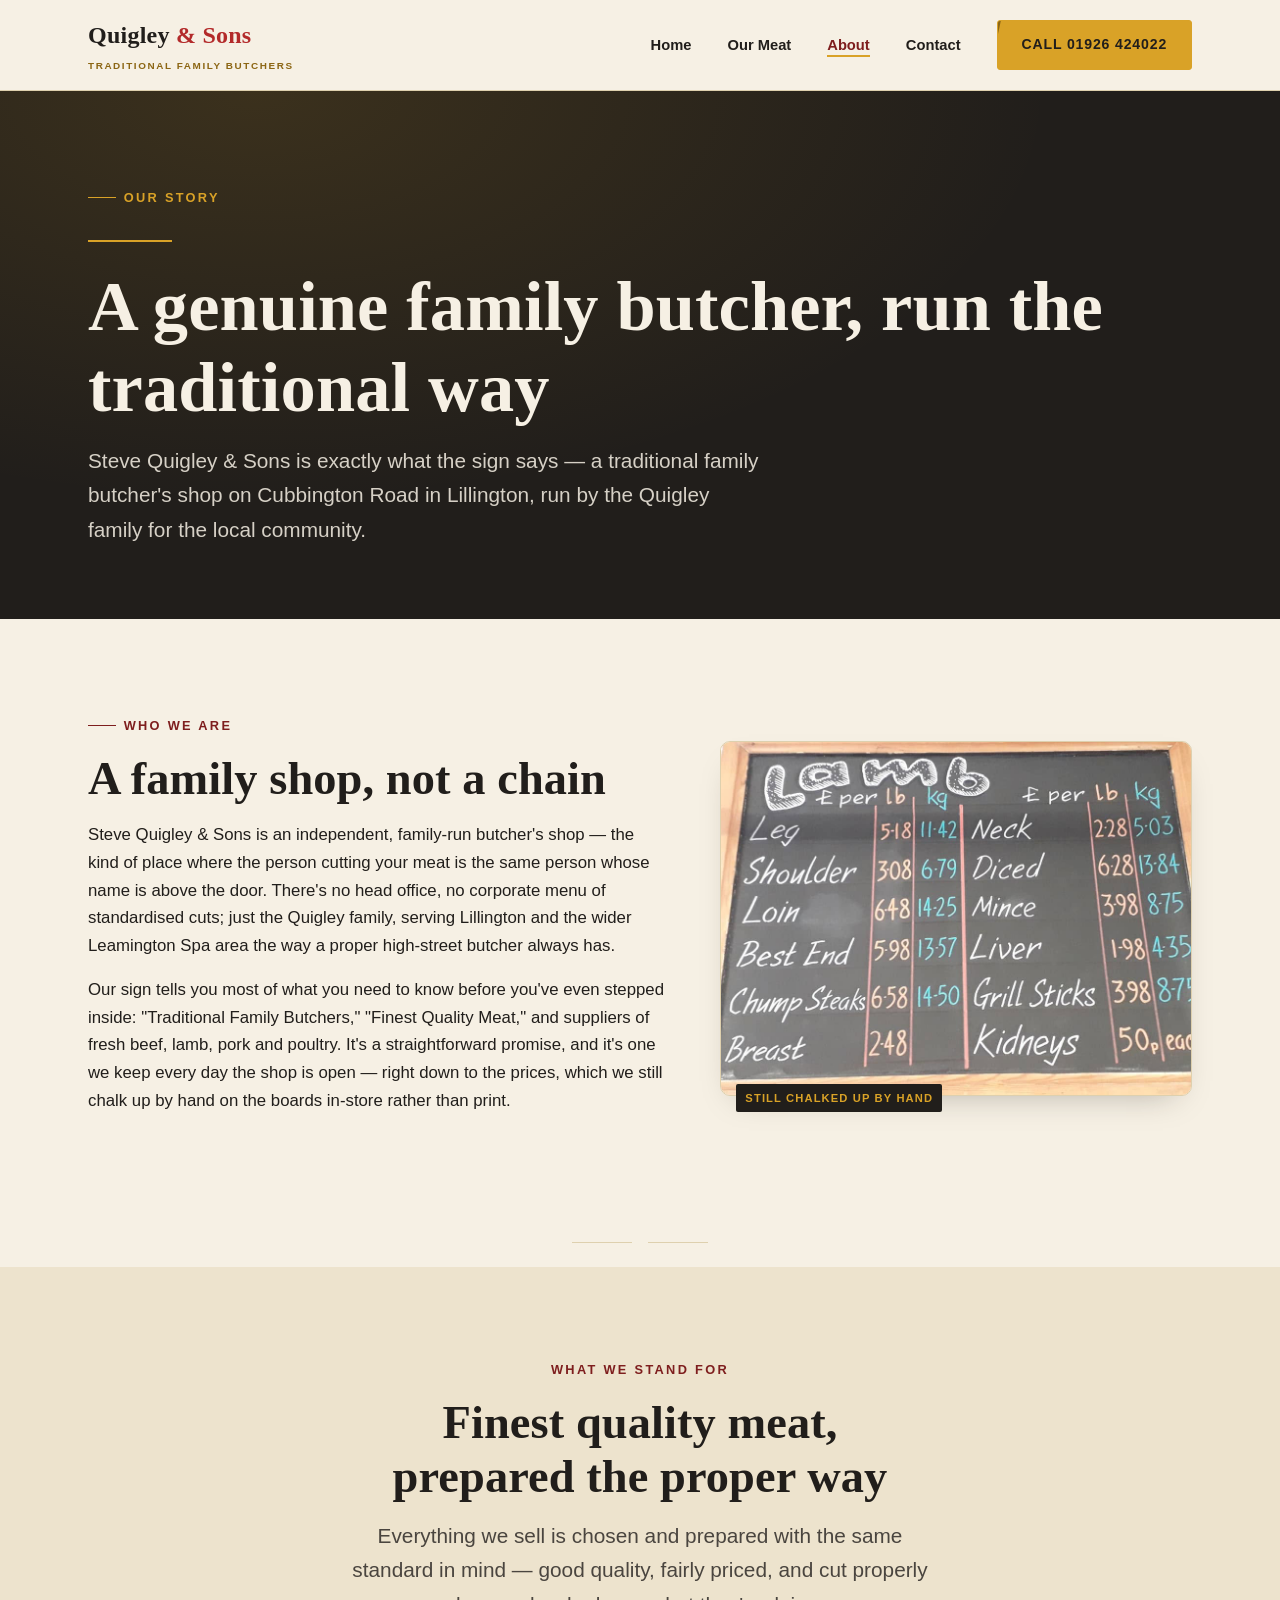
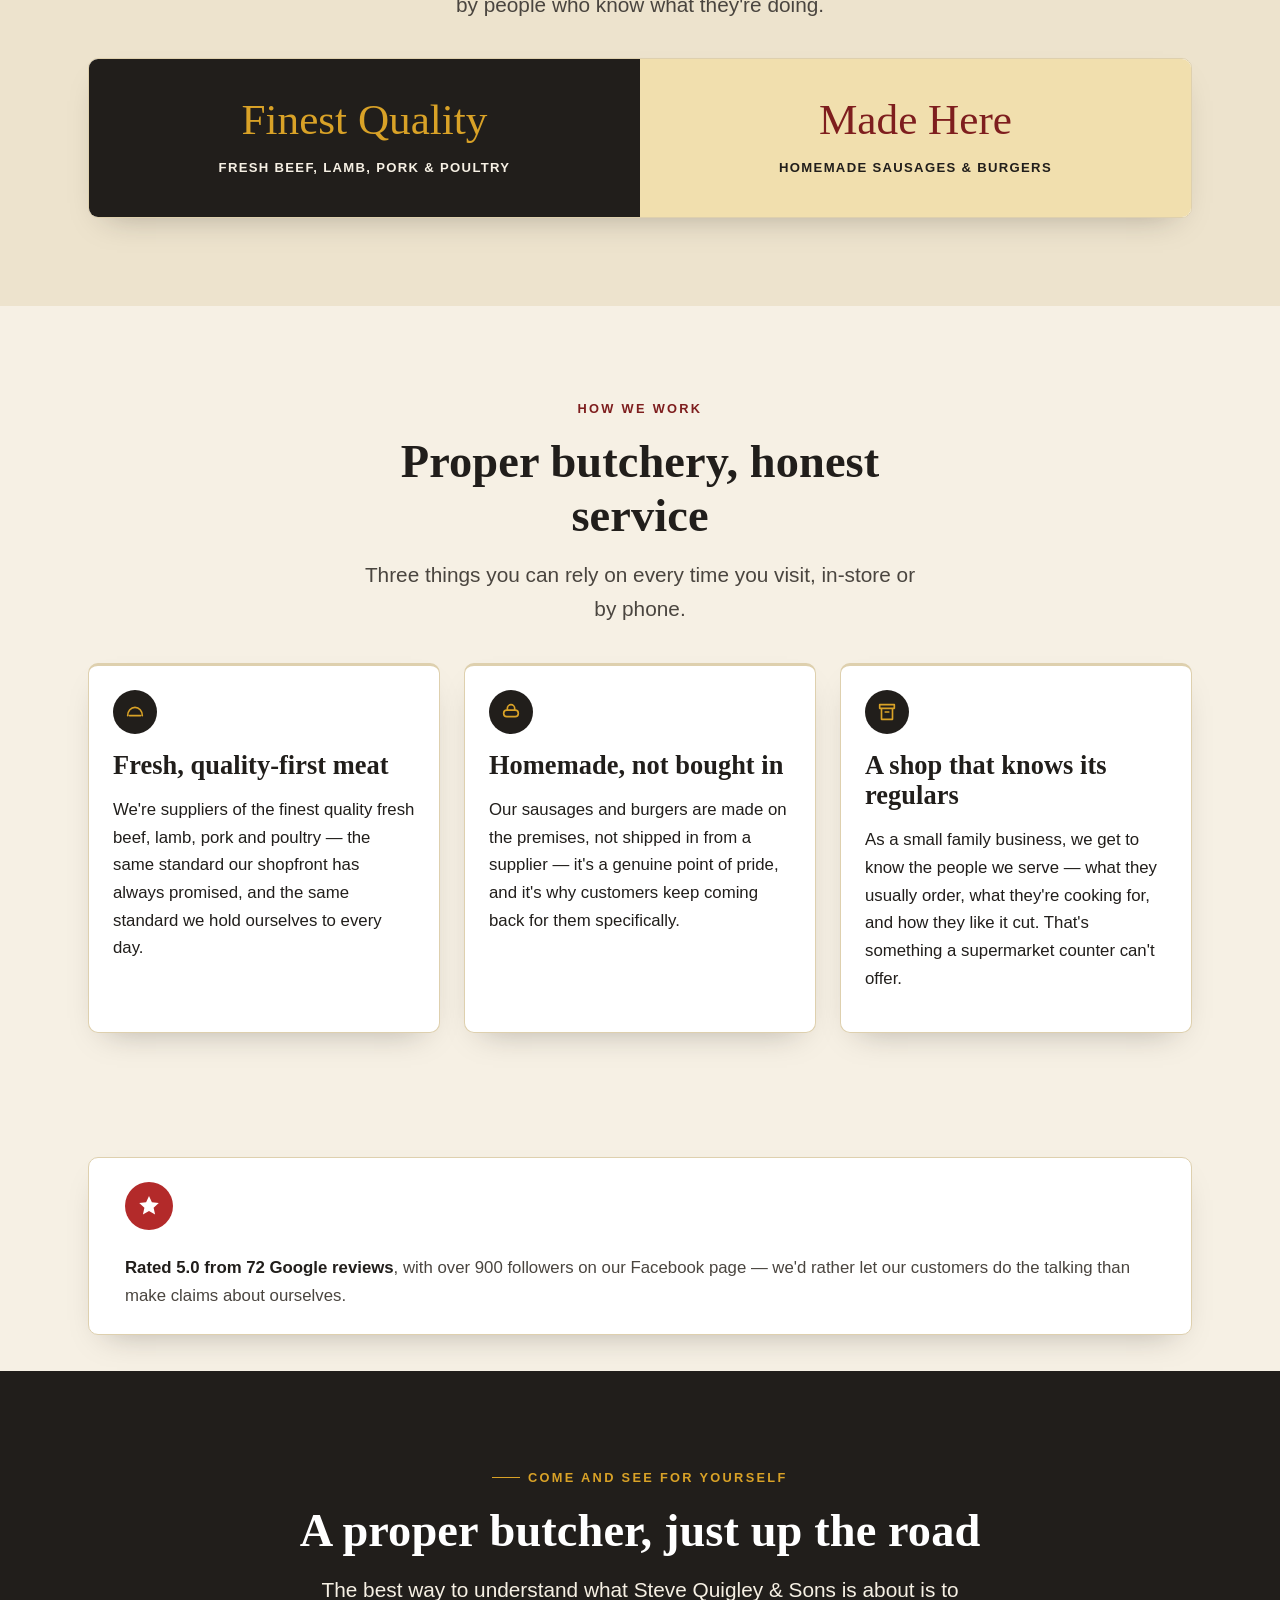
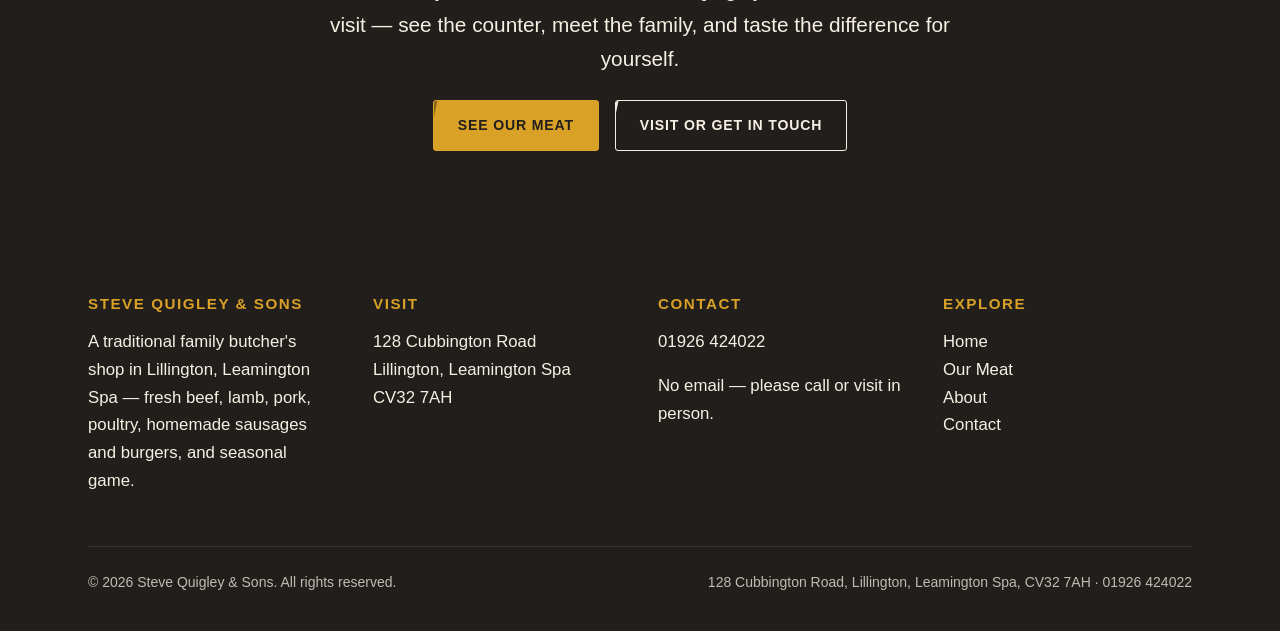
==== commit dec1644e: "Fix chalkboard menu photo cropping on Our Meat page Source images were 414x414 square Facebook thumb" ====
--- a/about.html
+++ b/about.html
@@ -241,7 +241,7 @@
           <img
             src="assets/img/facebook/fb-price-board-lamb.jpg"
             alt="Handwritten chalkboard listing lamb cuts and prices in-store, including leg, shoulder, loin and best end"
-            width="414" height="414" loading="lazy">
+            width="960" height="720" loading="lazy">
           <span class="label-tag">Still Chalked Up By Hand</span>
         </div>
       </div>
